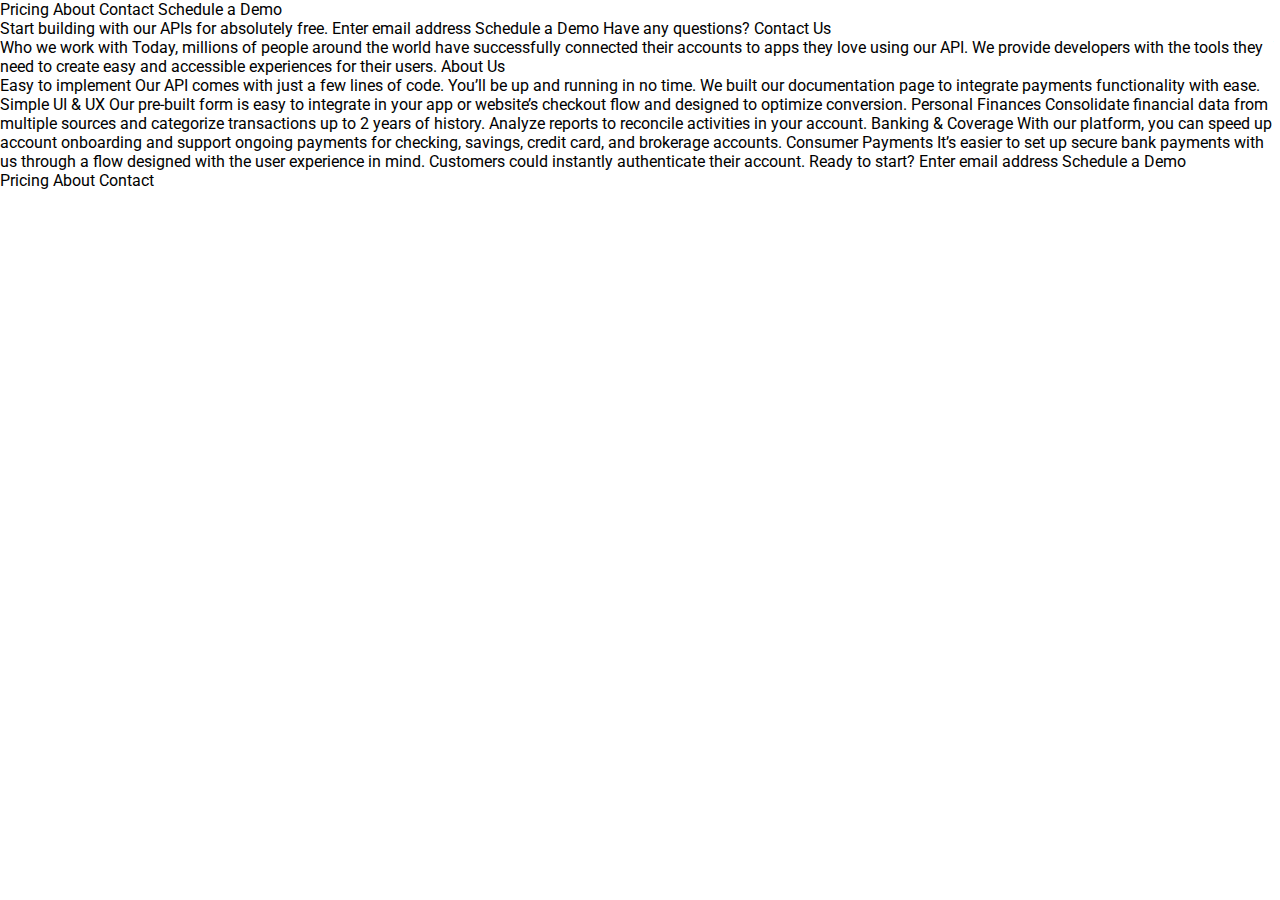
==== index.html @ fc0be500 "Initial Upload" ====
<!DOCTYPE html>
<html lang="en">
  <head>
    <meta charset="UTF-8" />
    <meta name="viewport" content="width=device-width, initial-scale=1.0" />
    <link
      rel="icon"
      type="image/png"
      sizes="32x32"
      href="assets/favicon-32x32.png"
    />
    <link rel="preconnect" href="https://fonts.googleapis.com" />
    <link rel="preconnect" href="https://fonts.gstatic.com" crossorigin />
    <link
      href="https://fonts.googleapis.com/css2?family=Roboto:wght@400;500;700&display=swap"
      rel="stylesheet"
    />
    <link rel="stylesheet" href="./styles/universal.css" />
    <link rel="stylesheet" href="./styles/index.css" />
    <title>PayAPI</title>
  </head>

  <body>
    <header>Pricing About Contact Schedule a Demo</header>
    <section class="index--hero">
      Start building with our APIs for absolutely free. Enter email address
      Schedule a Demo Have any questions? Contact Us
    </section>
    <section class="index--banner">
      Who we work with Today, millions of people around the world have
      successfully connected their accounts to apps they love using our API. We
      provide developers with the tools they need to create easy and accessible
      experiences for their users. About Us
    </section>
    <section class="index--information">
      Easy to implement Our API comes with just a few lines of code. You’ll be
      up and running in no time. We built our documentation page to integrate
      payments functionality with ease. Simple UI & UX Our pre-built form is
      easy to integrate in your app or website’s checkout flow and designed to
      optimize conversion. Personal Finances Consolidate financial data from
      multiple sources and categorize transactions up to 2 years of history.
      Analyze reports to reconcile activities in your account. Banking &
      Coverage With our platform, you can speed up account onboarding and
      support ongoing payments for checking, savings, credit card, and brokerage
      accounts. Consumer Payments It’s easier to set up secure bank payments
      with us through a flow designed with the user experience in mind.
      Customers could instantly authenticate their account. Ready to start?
      Enter email address Schedule a Demo
    </section>
    <footer>Pricing About Contact</footer>
  </body>
</html>
---- styles/universal.css ----
:root {
  --pink: #da6d97;
  --dark-pink: #ba4270;
  --white: #fbfcfe;
  --dark-blue: #1b262f;
  --gray-blue: #36536b;
  --light-gray: #6c8294;
}

*,
*::after,
*::before {
  box-sizing: border-box;
  padding: 0;
  margin: 0;
  font-family: "Roboto", sans-serif;
}
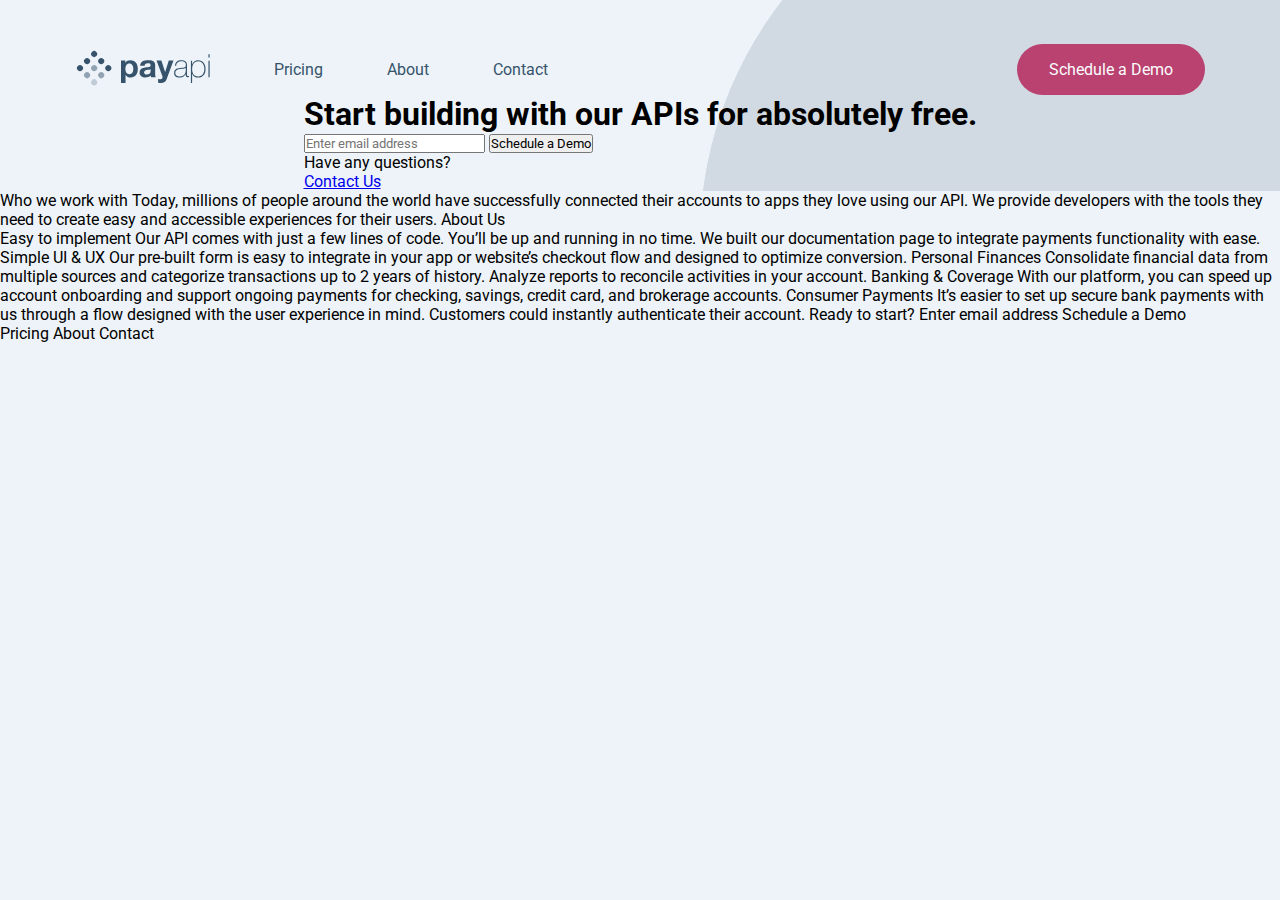
==== commit 4a28fa1b: "Finish navbar" ====
--- a/index.html
+++ b/index.html
@@ -21,18 +21,38 @@
   </head>
 
   <body>
-    <header>Pricing About Contact Schedule a Demo</header>
-    <section class="index--hero">
-      Start building with our APIs for absolutely free. Enter email address
-      Schedule a Demo Have any questions? Contact Us
-    </section>
-    <section class="index--banner">
+    <header>
+      <nav>
+        <div class="nav--right">
+          <a href="index.html"
+            ><img src="./assets/shared/desktop/logo.svg" alt="logo"
+          /></a>
+          <ul>
+            <li><a href="pricing.html">Pricing</a></li>
+            <li><a href="about.html">About</a></li>
+            <li><a href="contact.html">Contact</a></li>
+          </ul>
+        </div>
+        <button class="nav--left">
+          <a href="schedule.html">Schedule a Demo</a>
+        </button>
+      </nav>
+      <div class="hero">
+        <h1>Start building with our APIs for absolutely free.</h1>
+        <div class="hero--schedule-input">
+          <input type="email" placeholder="Enter email address" required />
+        </d>
+        <button class="hero--schedule-button">Schedule a Demo</button>
+        <div><p>Have any questions?</p> <a href="contact.html">Contact Us</a></div>
+      </div>
+    </header>
+    <section class="banner">
       Who we work with Today, millions of people around the world have
       successfully connected their accounts to apps they love using our API. We
       provide developers with the tools they need to create easy and accessible
       experiences for their users. About Us
     </section>
-    <section class="index--information">
+    <section class="information">
       Easy to implement Our API comes with just a few lines of code. You’ll be
       up and running in no time. We built our documentation page to integrate
       payments functionality with ease. Simple UI & UX Our pre-built form is
--- a/styles/universal.css
+++ b/styles/universal.css
@@ -15,3 +15,52 @@
   margin: 0;
   font-family: "Roboto", sans-serif;
 }
+
+body {
+  background-color: #edf3f8;
+}
+
+header {
+  display: flex;
+  flex-direction: column;
+  align-items: center;
+  justify-content: space-between;
+}
+
+nav {
+  display: flex;
+  width: 100%;
+  justify-content: space-between;
+  width: 100%;
+  max-width: 1130px;
+  align-items: center;
+  color: var(--gray-blue);
+  padding-top: 2.75rem;
+}
+
+nav a {
+  color: inherit;
+  text-decoration: none;
+}
+
+.nav--right {
+  display: flex;
+  align-items: center;
+  justify-content: center;
+  gap: 4rem;
+}
+
+.nav--right > ul {
+  display: flex;
+  list-style-type: none;
+  gap: 4rem;
+}
+
+.nav--left {
+  border: 0;
+  background-color: var(--dark-pink);
+  color: var(--white);
+  padding: 1rem 2rem;
+  border-radius: 2rem;
+  font-size: 1rem;
+}
--- a/styles/index.css
+++ b/styles/index.css
@@ -0,0 +1,5 @@
+header {
+  background-image: url(../assets/shared/desktop/bg-pattern-circle.svg);
+  background-repeat: no-repeat;
+  background-position: calc(50% + 450px) -150px;
+}
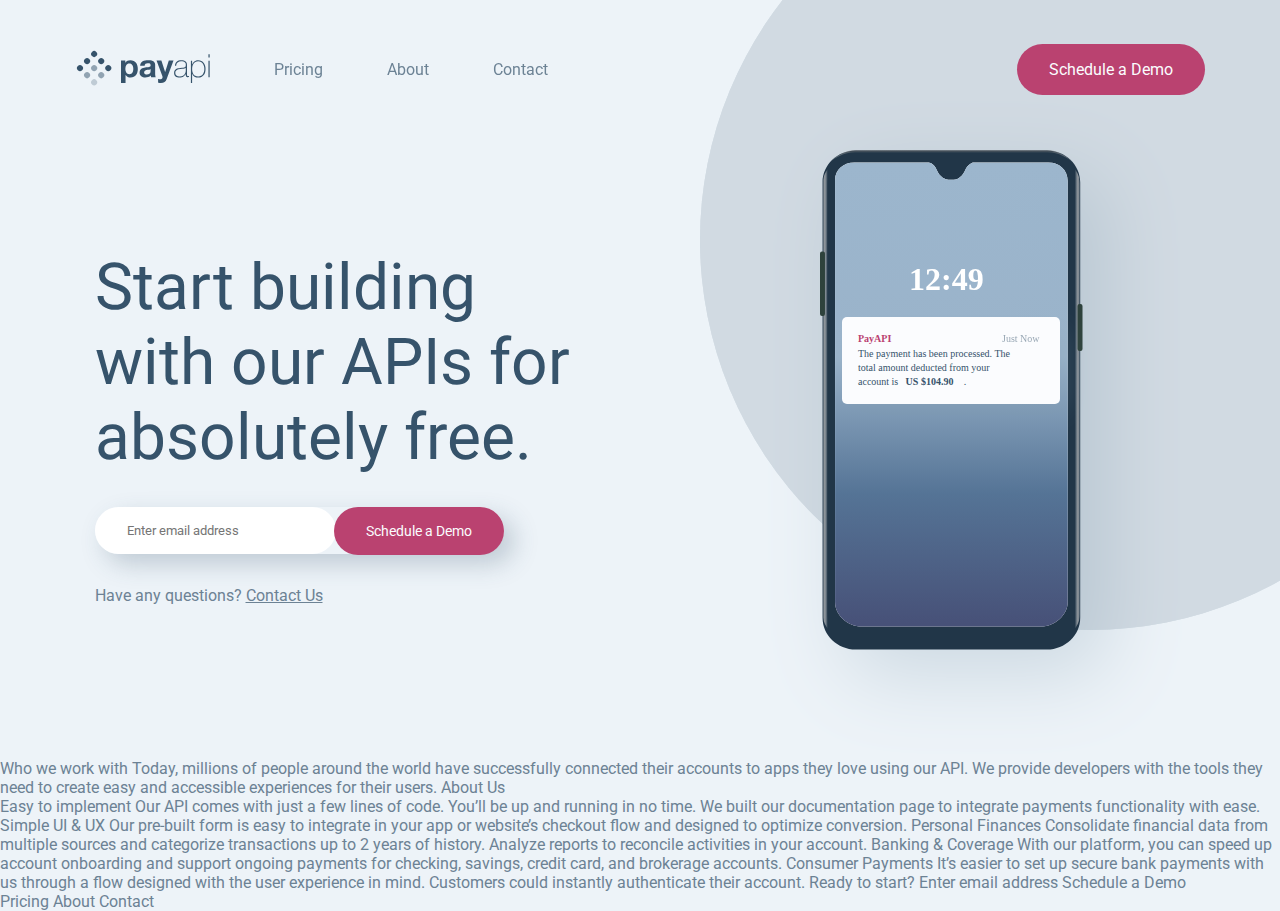
==== commit 447db451: "Complete index hero" ====
--- a/index.html
+++ b/index.html
@@ -38,12 +38,24 @@
         </button>
       </nav>
       <div class="hero">
-        <h1>Start building with our APIs for absolutely free.</h1>
-        <div class="hero--schedule-input">
-          <input type="email" placeholder="Enter email address" required />
-        </d>
-        <button class="hero--schedule-button">Schedule a Demo</button>
-        <div><p>Have any questions?</p> <a href="contact.html">Contact Us</a></div>
+        <div class="hero--left">
+          <h1>Start building with our APIs for absolutely free.</h1>
+          <div class="hero--schedule">
+            <div class="hero--schedule-input">
+              <input type="email" placeholder="Enter email address" required />
+            </div>
+            <a href="schedule.html"
+              ><button class="hero--schedule-button">Schedule a Demo</button></a
+            >
+          </div>
+          <div class="hero--contact">
+            <p>Have any questions?</p>
+            <a href="contact.html">Contact Us</a>
+          </div>
+        </div>
+        <div class="hero--right">
+          <img src="./assets/home/desktop/illustration-phone-mockup.svg"
+        </div>
       </div>
     </header>
     <section class="banner">
--- a/styles/universal.css
+++ b/styles/universal.css
@@ -17,6 +17,7 @@
 }
 
 body {
+  color: var(--light-gray);
   background-color: #edf3f8;
 }
 
@@ -43,6 +44,10 @@
   text-decoration: none;
 }
 
+nav > .nav--right > ul > li {
+  opacity: 70%;
+}
+
 .nav--right {
   display: flex;
   align-items: center;
--- a/styles/index.css
+++ b/styles/index.css
@@ -3,3 +3,62 @@
   background-repeat: no-repeat;
   background-position: calc(50% + 450px) -150px;
 }
+
+.hero {
+  display: flex;
+  align-items: center;
+  gap: 10rem;
+}
+
+.hero--left {
+  display: flex;
+  flex-direction: column;
+  gap: 2rem;
+}
+
+.hero--left > h1 {
+  width: 32rem;
+  font-size: 4rem;
+  font-weight: 400;
+  color: var(--gray-blue);
+}
+
+.hero--schedule {
+  display: flex;
+  width: 80%;
+  box-shadow: 10px 10px 25px rgba(54, 83, 107, 0.25);
+  position: relative;
+  right: 0;
+  border-radius: 2rem;
+}
+
+.hero--schedule-input > input {
+  outline: 0;
+  width: 100%;
+  color: var(--gray-blue);
+}
+
+.hero--schedule-input > input,
+.hero--schedule-button {
+  border: 0;
+  padding: 1rem 2rem;
+  border-radius: 2rem;
+}
+
+.hero--schedule-button {
+  position: absolute;
+  right: 0;
+  background-color: var(--dark-pink);
+  color: var(--white);
+  font-size: 14px;
+  cursor: pointer;
+}
+
+.hero--contact {
+  display: flex;
+  gap: 4px;
+}
+
+.hero--contact > a {
+  color: inherit;
+}
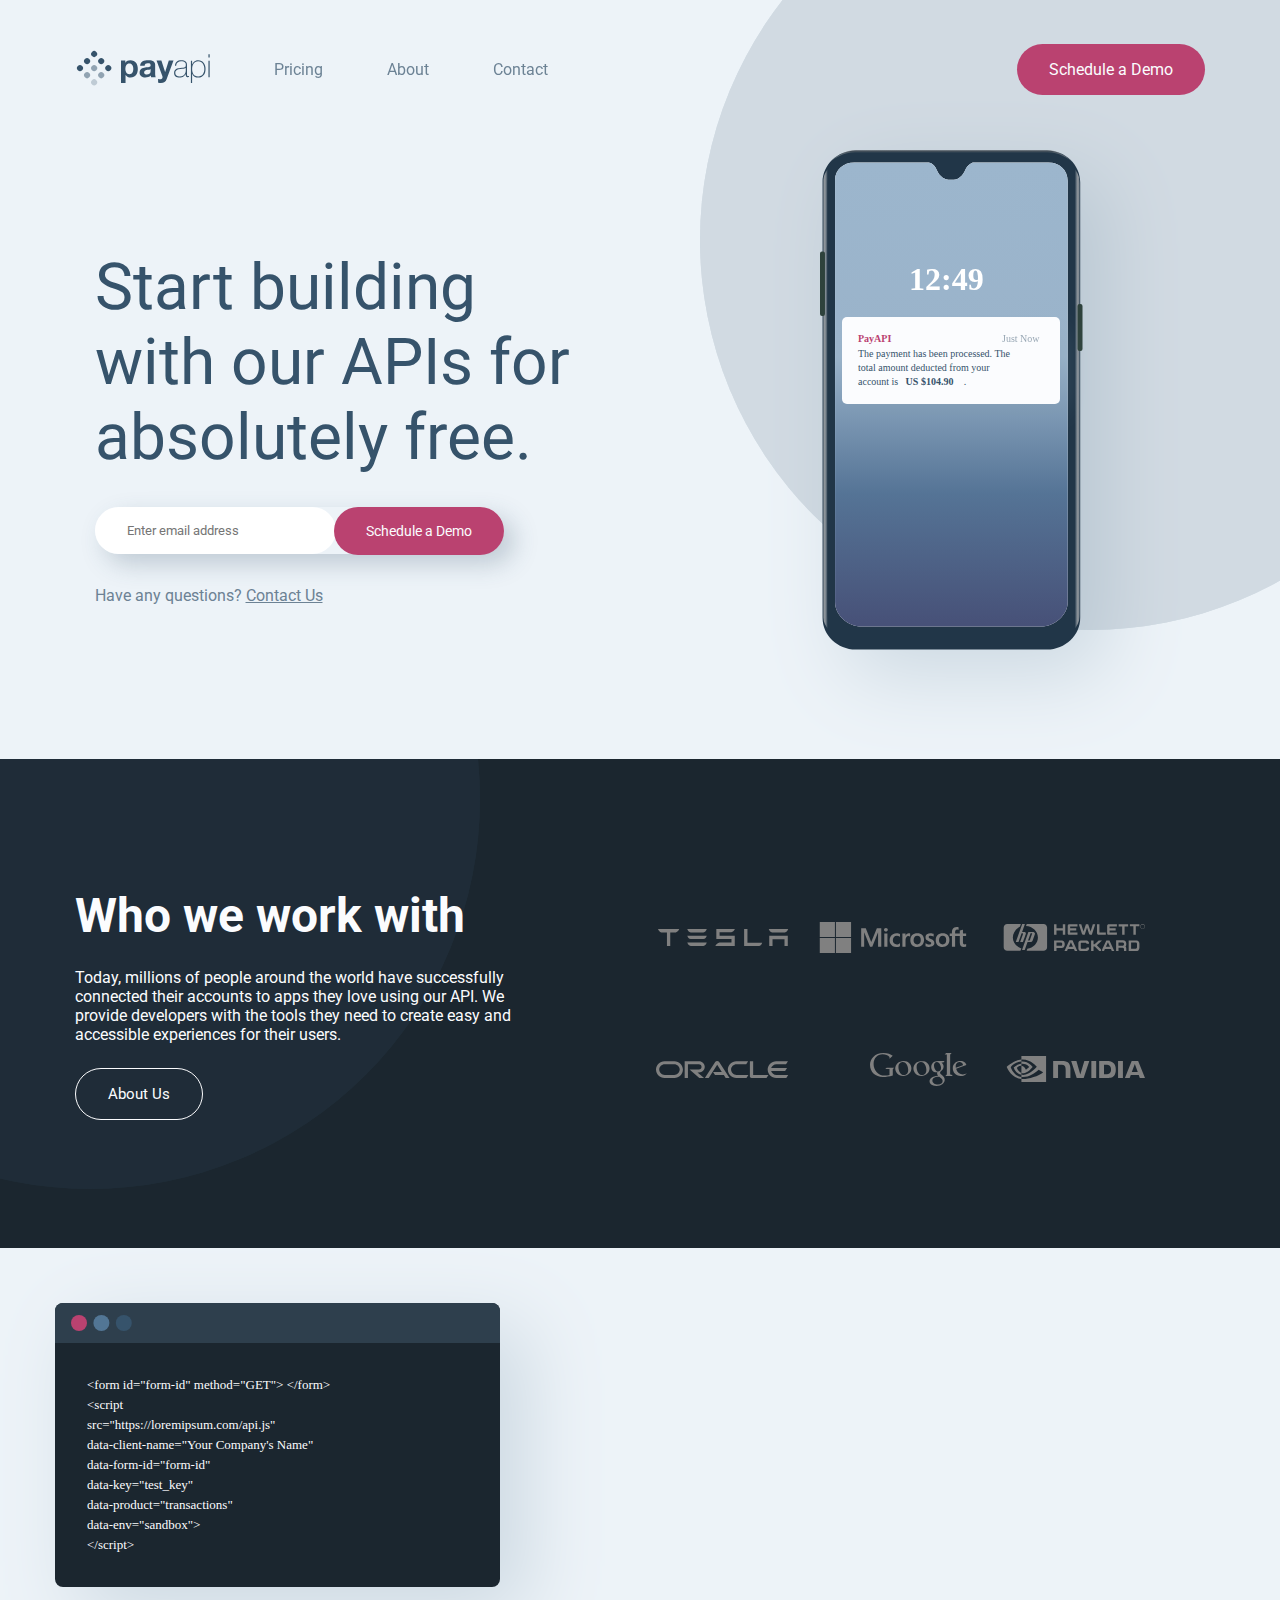
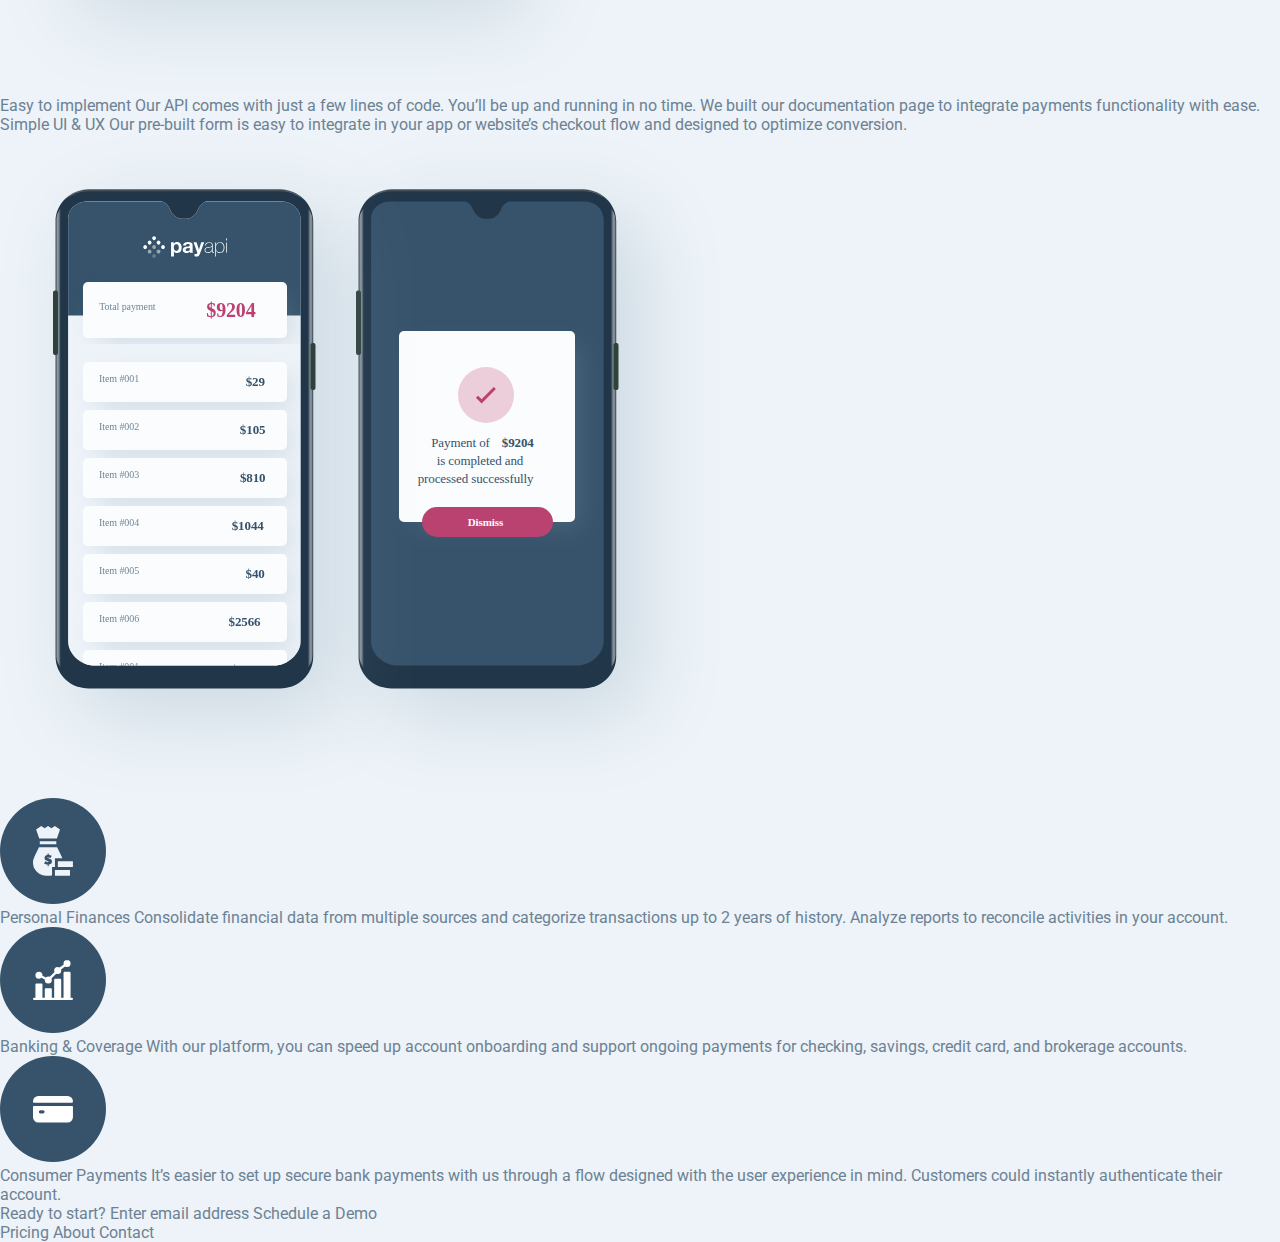
==== commit 848d8fae: "Finish banner and start on info" ====
--- a/index.html
+++ b/index.html
@@ -59,25 +59,72 @@
       </div>
     </header>
     <section class="banner">
-      Who we work with Today, millions of people around the world have
-      successfully connected their accounts to apps they love using our API. We
-      provide developers with the tools they need to create easy and accessible
-      experiences for their users. About Us
+      <div class="banner--content">
+        <div class="banner--left">
+          <h2>Who we work with</h2>
+          <p>
+            Today, millions of people around the world have successfully
+            connected their accounts to apps they love using our API. We provide
+            developers with the tools they need to create easy and accessible
+            experiences for their users.
+          </p>
+          <a href="about.html"
+            ><button class="banner--button">About Us</button></a
+          >
+        </div>
+        <div class="banner--right">
+          <img src="./assets/shared/desktop/tesla.svg" />
+          <img src="./assets/shared/desktop/microsoft.svg" />
+          <img src="./assets/shared/desktop/hewlett-packard.svg" />
+          <img src="./assets/shared/desktop/oracle.svg" />
+          <img src="./assets/shared/desktop/google.svg" />
+          <img src="./assets/shared/desktop/nvidia.svg" />
+        </div>
+      </div>
     </section>
     <section class="information">
-      Easy to implement Our API comes with just a few lines of code. You’ll be
-      up and running in no time. We built our documentation page to integrate
-      payments functionality with ease. Simple UI & UX Our pre-built form is
-      easy to integrate in your app or website’s checkout flow and designed to
-      optimize conversion. Personal Finances Consolidate financial data from
-      multiple sources and categorize transactions up to 2 years of history.
-      Analyze reports to reconcile activities in your account. Banking &
-      Coverage With our platform, you can speed up account onboarding and
-      support ongoing payments for checking, savings, credit card, and brokerage
-      accounts. Consumer Payments It’s easier to set up secure bank payments
-      with us through a flow designed with the user experience in mind.
-      Customers could instantly authenticate their account. Ready to start?
-      Enter email address Schedule a Demo
+      <div>
+        <img src="./assets/home/desktop/illustration-easy-to-implement.svg" />
+        <div>
+          Easy to implement Our API comes with just a few lines of code. You’ll
+          be up and running in no time. We built our documentation page to
+          integrate payments functionality with ease.
+        </div>
+      </div>
+      <div>
+        <div>
+          Simple UI & UX Our pre-built form is easy to integrate in your app or
+          website’s checkout flow and designed to optimize conversion.
+        </div>
+        <img src="./assets/home/desktop/illustration-simple-ui.svg" />
+      </div>
+      <div>
+        <div>
+          <img src="./assets/home/desktop/icon-personal-finances.svg" />
+          <div>
+            Personal Finances Consolidate financial data from multiple sources
+            and categorize transactions up to 2 years of history. Analyze
+            reports to reconcile activities in your account.
+          </div>
+        </div>
+        <div>
+          <img src="./assets/home/desktop/icon-banking-and-coverage.svg" />
+          <div>
+            Banking & Coverage With our platform, you can speed up account
+            onboarding and support ongoing payments for checking, savings,
+            credit card, and brokerage accounts.
+          </div>
+        </div>
+        <div>
+          <img src="./assets/home/desktop/icon-consumer-payments.svg" />
+          <div>
+            Consumer Payments It’s easier to set up secure bank payments with us
+            through a flow designed with the user experience in mind. Customers
+            could instantly authenticate their account.
+          </div>
+        </div>
+      </div>
+      <div>Ready to start? Enter email address Schedule a Demo</div>
     </section>
     <footer>Pricing About Contact</footer>
   </body>
--- a/styles/index.css
+++ b/styles/index.css
@@ -62,3 +62,51 @@
 .hero--contact > a {
   color: inherit;
 }
+
+.banner {
+  background-image: url(../assets/shared/desktop/bg-pattern-circle.svg);
+  background-repeat: no-repeat;
+  background-position: calc(50% - 550px) -350px;
+  background-color: var(--dark-blue);
+  color: var(--white);
+  display: flex;
+  align-items: center;
+  justify-content: center;
+}
+
+.banner--content {
+  width: 1130px;
+  padding: 8rem 0;
+  display: flex;
+  gap: 6rem;
+}
+
+.banner--left {
+  display: flex;
+  flex-direction: column;
+  gap: 1.5rem;
+  width: 470px;
+}
+
+.banner--left > h2 {
+  font-size: 3rem;
+}
+
+.banner--button {
+  padding: 1rem 2rem;
+  border: 1px solid var(--white);
+  background-color: transparent;
+  color: var(--white);
+  font-size: 15px;
+  border-radius: 2rem;
+}
+
+.banner--right {
+  width: auto;
+  display: grid;
+  grid-template: 1fr 1fr / 1fr 1fr 1fr;
+  align-items: center;
+  justify-items: end;
+  gap: 30px;
+  filter: invert(50%);
+}
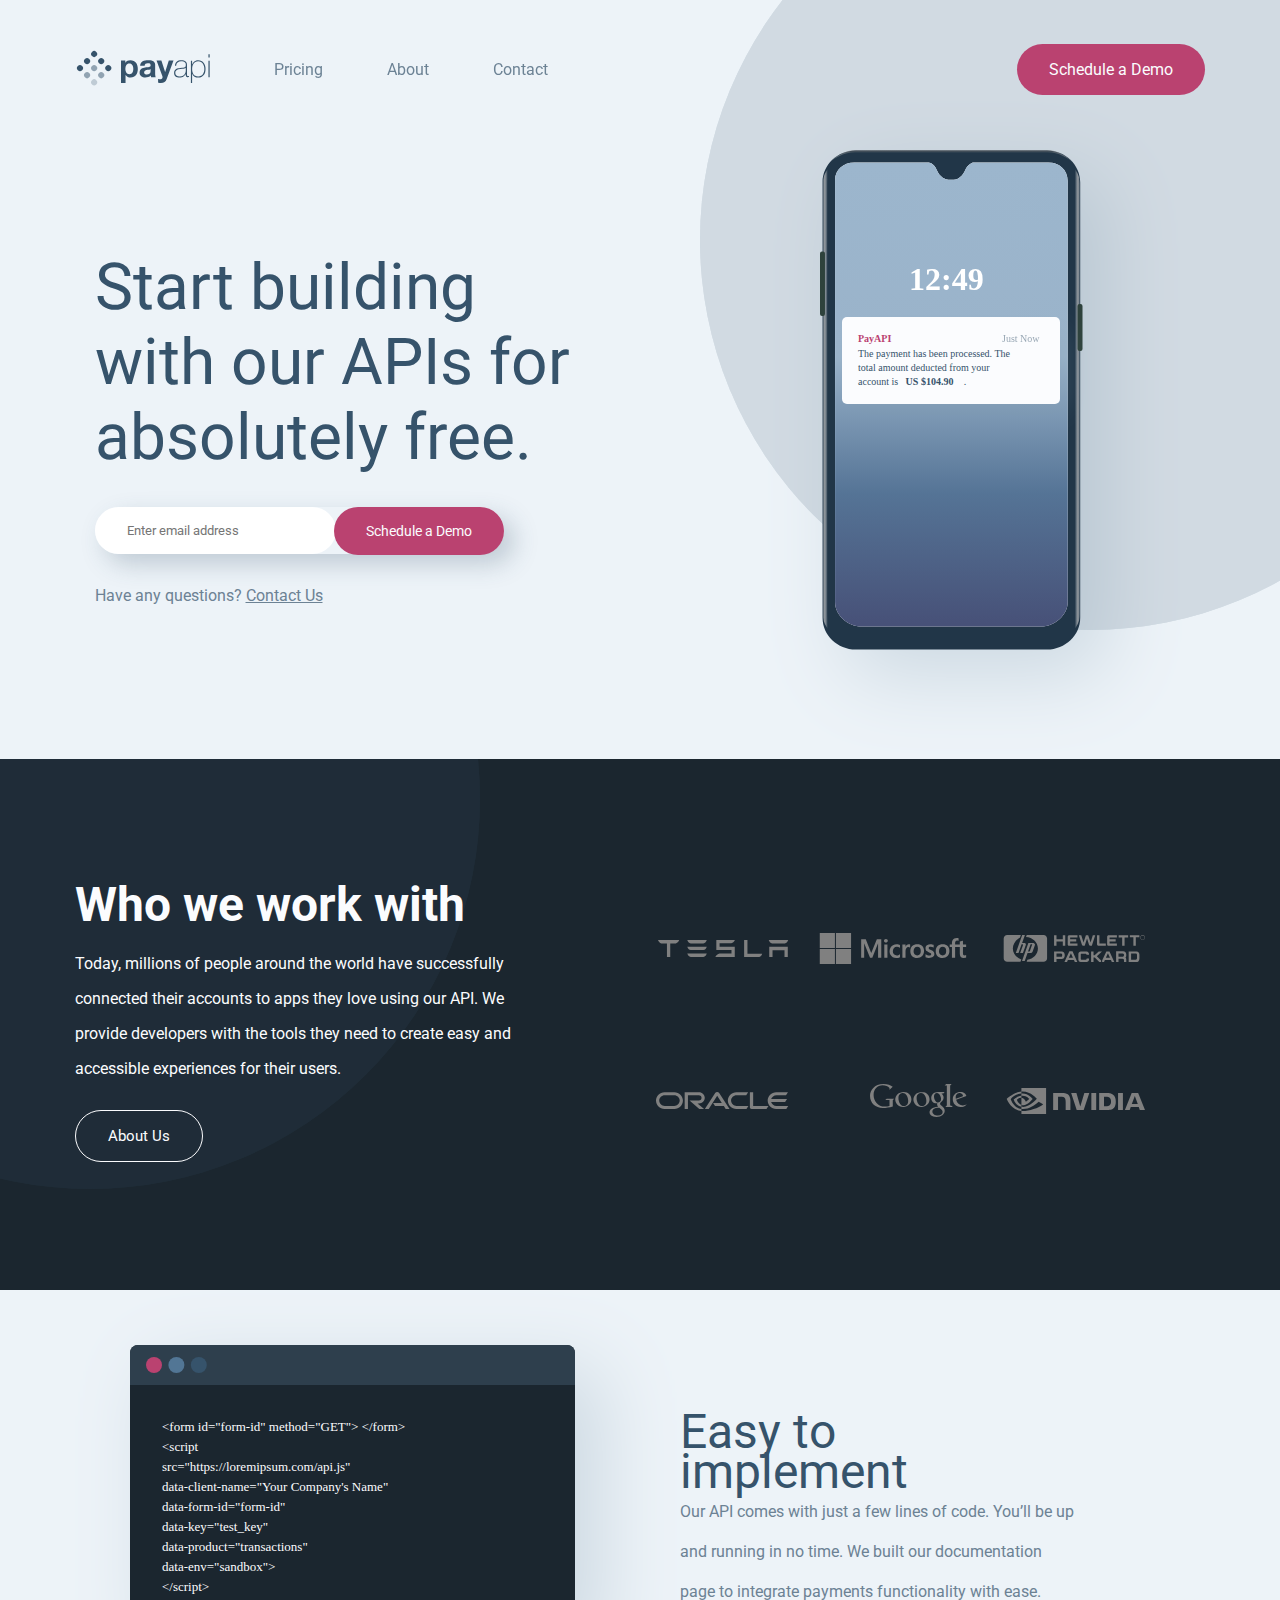
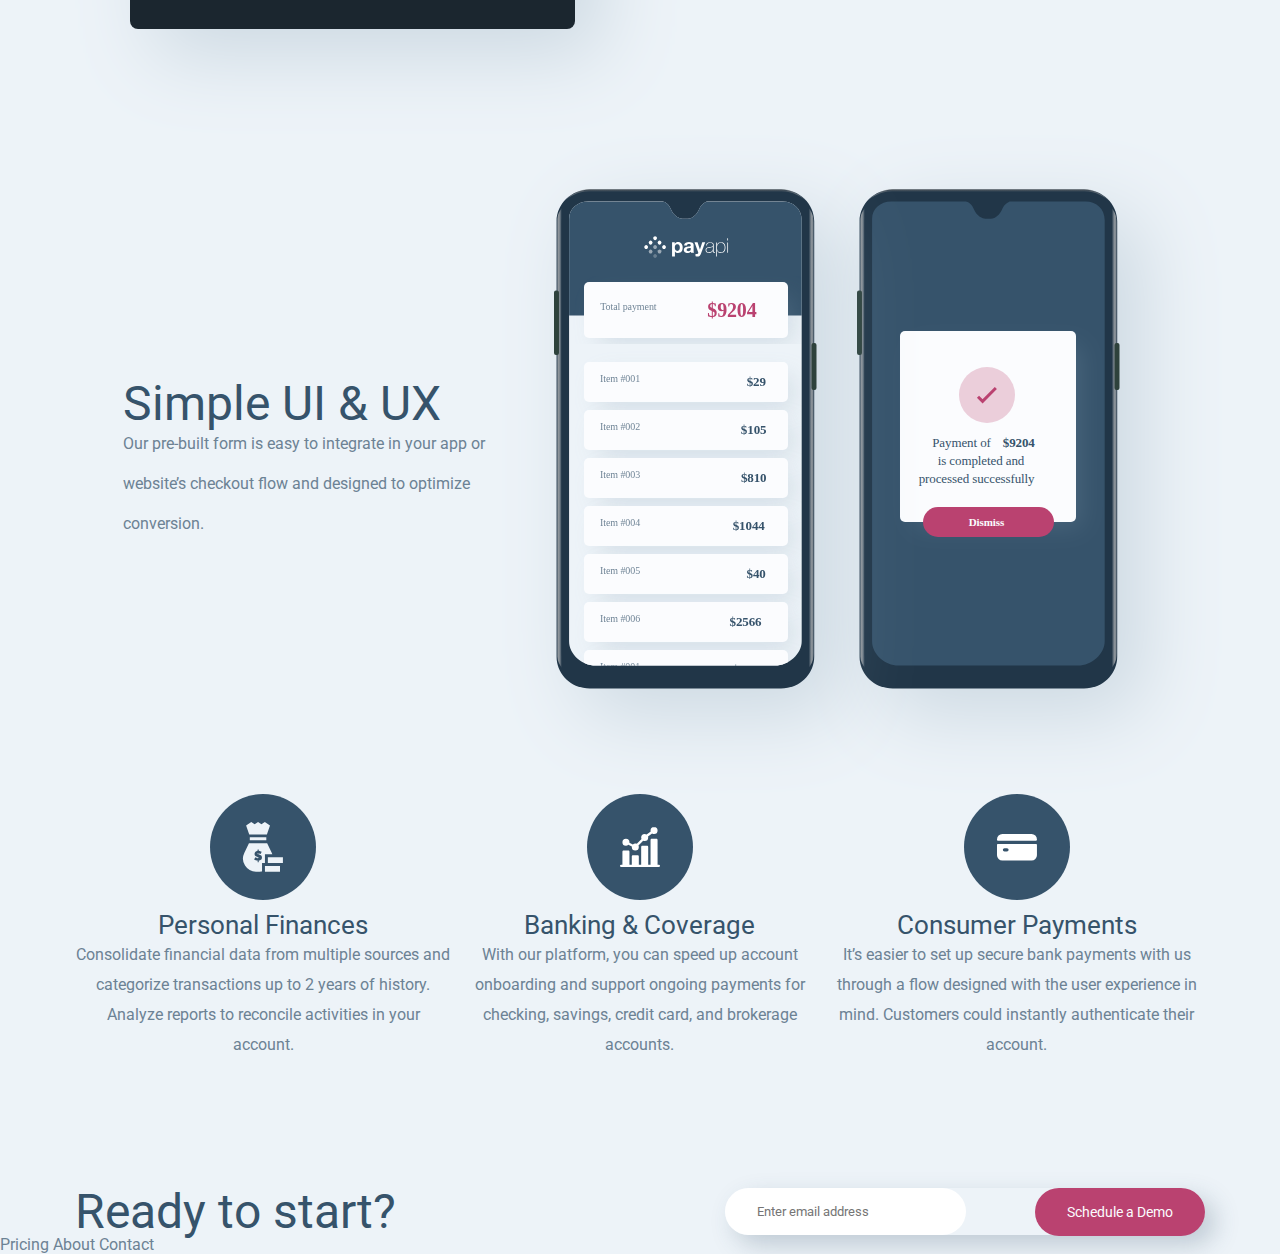
==== commit 52d94300: "Finish info" ====
--- a/index.html
+++ b/index.html
@@ -82,49 +82,76 @@
         </div>
       </div>
     </section>
-    <section class="information">
-      <div>
-        <img src="./assets/home/desktop/illustration-easy-to-implement.svg" />
-        <div>
-          Easy to implement Our API comes with just a few lines of code. You’ll
-          be up and running in no time. We built our documentation page to
-          integrate payments functionality with ease.
-        </div>
-      </div>
-      <div>
-        <div>
-          Simple UI & UX Our pre-built form is easy to integrate in your app or
-          website’s checkout flow and designed to optimize conversion.
-        </div>
-        <img src="./assets/home/desktop/illustration-simple-ui.svg" />
-      </div>
-      <div>
-        <div>
-          <img src="./assets/home/desktop/icon-personal-finances.svg" />
-          <div>
-            Personal Finances Consolidate financial data from multiple sources
-            and categorize transactions up to 2 years of history. Analyze
-            reports to reconcile activities in your account.
+    <section class="info">
+      <div class="info--content">
+        <div class="info--easy">
+          <img src="./assets/home/desktop/illustration-easy-to-implement.svg" />
+          <div class="info--easy-text">
+            <h3>Easy to implement</h3>
+            <p>
+              Our API comes with just a few lines of code. You’ll be up and
+              running in no time. We built our documentation page to integrate
+              payments functionality with ease.
+            </p>
           </div>
         </div>
-        <div>
-          <img src="./assets/home/desktop/icon-banking-and-coverage.svg" />
+        <div class="info--simple">
+          <div class="info--simple-text">
+            <h3>Simple UI & UX</h3>
+            <p>
+              Our pre-built form is easy to integrate in your app or website’s
+              checkout flow and designed to optimize conversion.
+            </p>
+          </div>
+          <img src="./assets/home/desktop/illustration-simple-ui.svg" />
+        </div>
+        <div class="info--benefits">
           <div>
-            Banking & Coverage With our platform, you can speed up account
-            onboarding and support ongoing payments for checking, savings,
-            credit card, and brokerage accounts.
+            <img src="./assets/home/desktop/icon-personal-finances.svg" />
+            <div>
+              <h4>Personal Finances</h4>
+              <p>
+                Consolidate financial data from multiple sources and categorize
+                transactions up to 2 years of history. Analyze reports to
+                reconcile activities in your account.
+              </p>
+            </div>
+          </div>
+          <div>
+            <img src="./assets/home/desktop/icon-banking-and-coverage.svg" />
+            <div>
+              <h4>Banking & Coverage</h4>
+              <p>
+                With our platform, you can speed up account onboarding and
+                support ongoing payments for checking, savings, credit card, and
+                brokerage accounts.
+              </p>
+            </div>
+          </div>
+          <div>
+            <img src="./assets/home/desktop/icon-consumer-payments.svg" />
+            <div>
+              <h4>Consumer Payments</h4>
+              <p>
+                It’s easier to set up secure bank payments with us through a
+                flow designed with the user experience in mind. Customers could
+                instantly authenticate their account.
+              </p>
+            </div>
           </div>
         </div>
-        <div>
-          <img src="./assets/home/desktop/icon-consumer-payments.svg" />
-          <div>
-            Consumer Payments It’s easier to set up secure bank payments with us
-            through a flow designed with the user experience in mind. Customers
-            could instantly authenticate their account.
+        <div class="info--ready">
+          <p>Ready to start?</p>
+          <div class="info--schedule">
+            <div class="info--schedule-input">
+              <input type="email" placeholder="Enter email address" required />
+            </div>
+            <a href="schedule.html"
+              ><button class="info--schedule-button">Schedule a Demo</button></a
+            >
           </div>
         </div>
       </div>
-      <div>Ready to start? Enter email address Schedule a Demo</div>
     </section>
     <footer>Pricing About Contact</footer>
   </body>
--- a/styles/index.css
+++ b/styles/index.css
@@ -23,7 +23,8 @@
   color: var(--gray-blue);
 }
 
-.hero--schedule {
+.hero--schedule,
+.info--schedule {
   display: flex;
   width: 80%;
   box-shadow: 10px 10px 25px rgba(54, 83, 107, 0.25);
@@ -32,20 +33,24 @@
   border-radius: 2rem;
 }
 
-.hero--schedule-input > input {
+.hero--schedule-input > input,
+.info--schedule-input > input {
   outline: 0;
   width: 100%;
   color: var(--gray-blue);
 }
 
 .hero--schedule-input > input,
-.hero--schedule-button {
+.hero--schedule-button,
+.info--schedule-input > input,
+.info--schedule-button {
   border: 0;
   padding: 1rem 2rem;
   border-radius: 2rem;
 }
 
-.hero--schedule-button {
+.hero--schedule-button,
+.info--schedule-button {
   position: absolute;
   right: 0;
   background-color: var(--dark-pink);
@@ -72,6 +77,7 @@
   display: flex;
   align-items: center;
   justify-content: center;
+  line-height: 35px;
 }
 
 .banner--content {
@@ -110,3 +116,65 @@
   gap: 30px;
   filter: invert(50%);
 }
+
+.info {
+  display: flex;
+  align-items: center;
+  justify-content: center;
+}
+
+.info--content {
+  width: 1130px;
+  line-height: 40px;
+}
+
+.info--easy,
+.info--simple {
+  display: flex;
+  align-items: center;
+  width: 1000px;
+}
+
+.info--easy-text > h3,
+.info--simple-text > h3 {
+  font-size: 3rem;
+  font-weight: 400;
+  color: var(--gray-blue);
+}
+
+.info--simple {
+  width: 1100px;
+  margin-left: 3rem;
+}
+
+.info--benefits {
+  display: grid;
+  grid-template: 1fr / 1fr 1fr 1fr;
+  align-items: center;
+  justify-content: center;
+  text-align: center;
+  line-height: 30px;
+}
+
+.info--benefits h4 {
+  font-weight: 400;
+  font-size: 1.6rem;
+  color: var(--gray-blue);
+}
+
+.info--ready {
+  display: flex;
+  align-items: center;
+  justify-content: space-between;
+  margin-top: 8rem;
+}
+
+.info--ready > p {
+  font-size: 3rem;
+  font-weight: 400;
+  color: var(--gray-blue);
+}
+
+.info--schedule {
+  width: 30rem;
+}
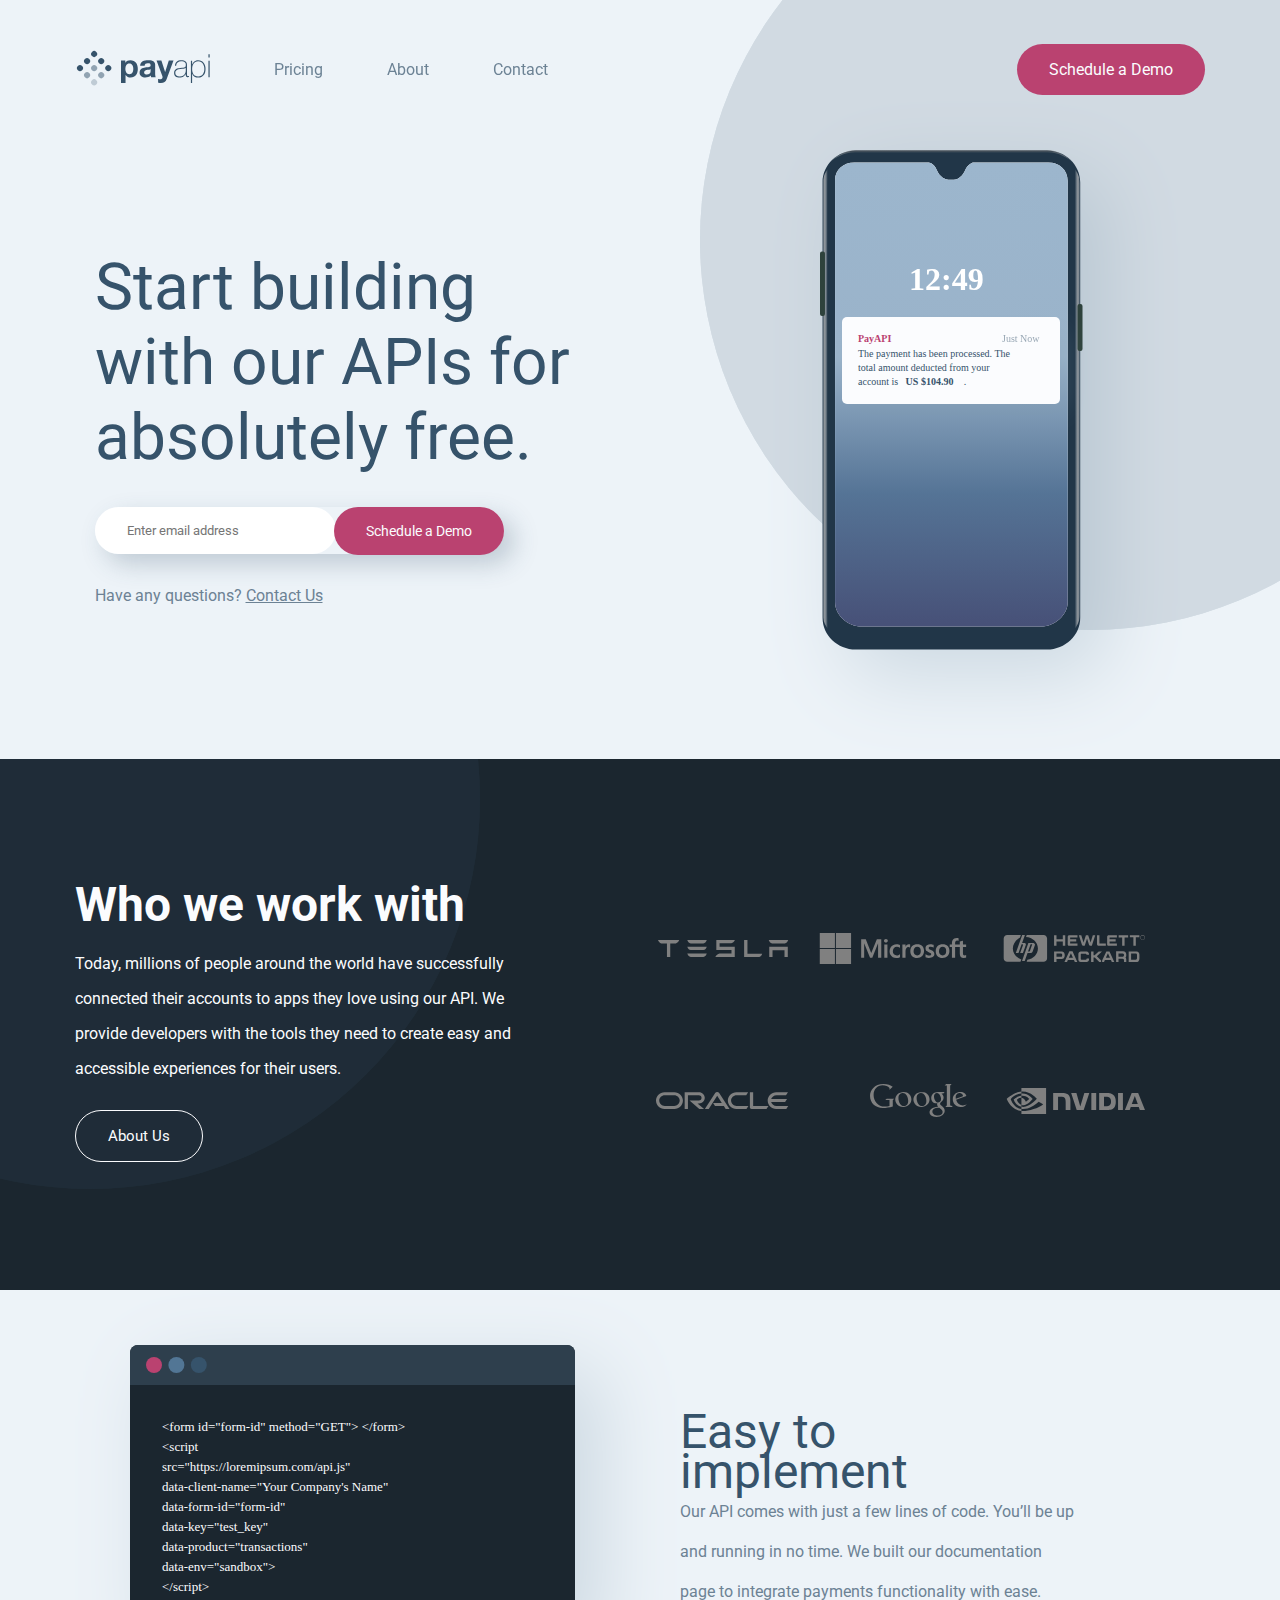
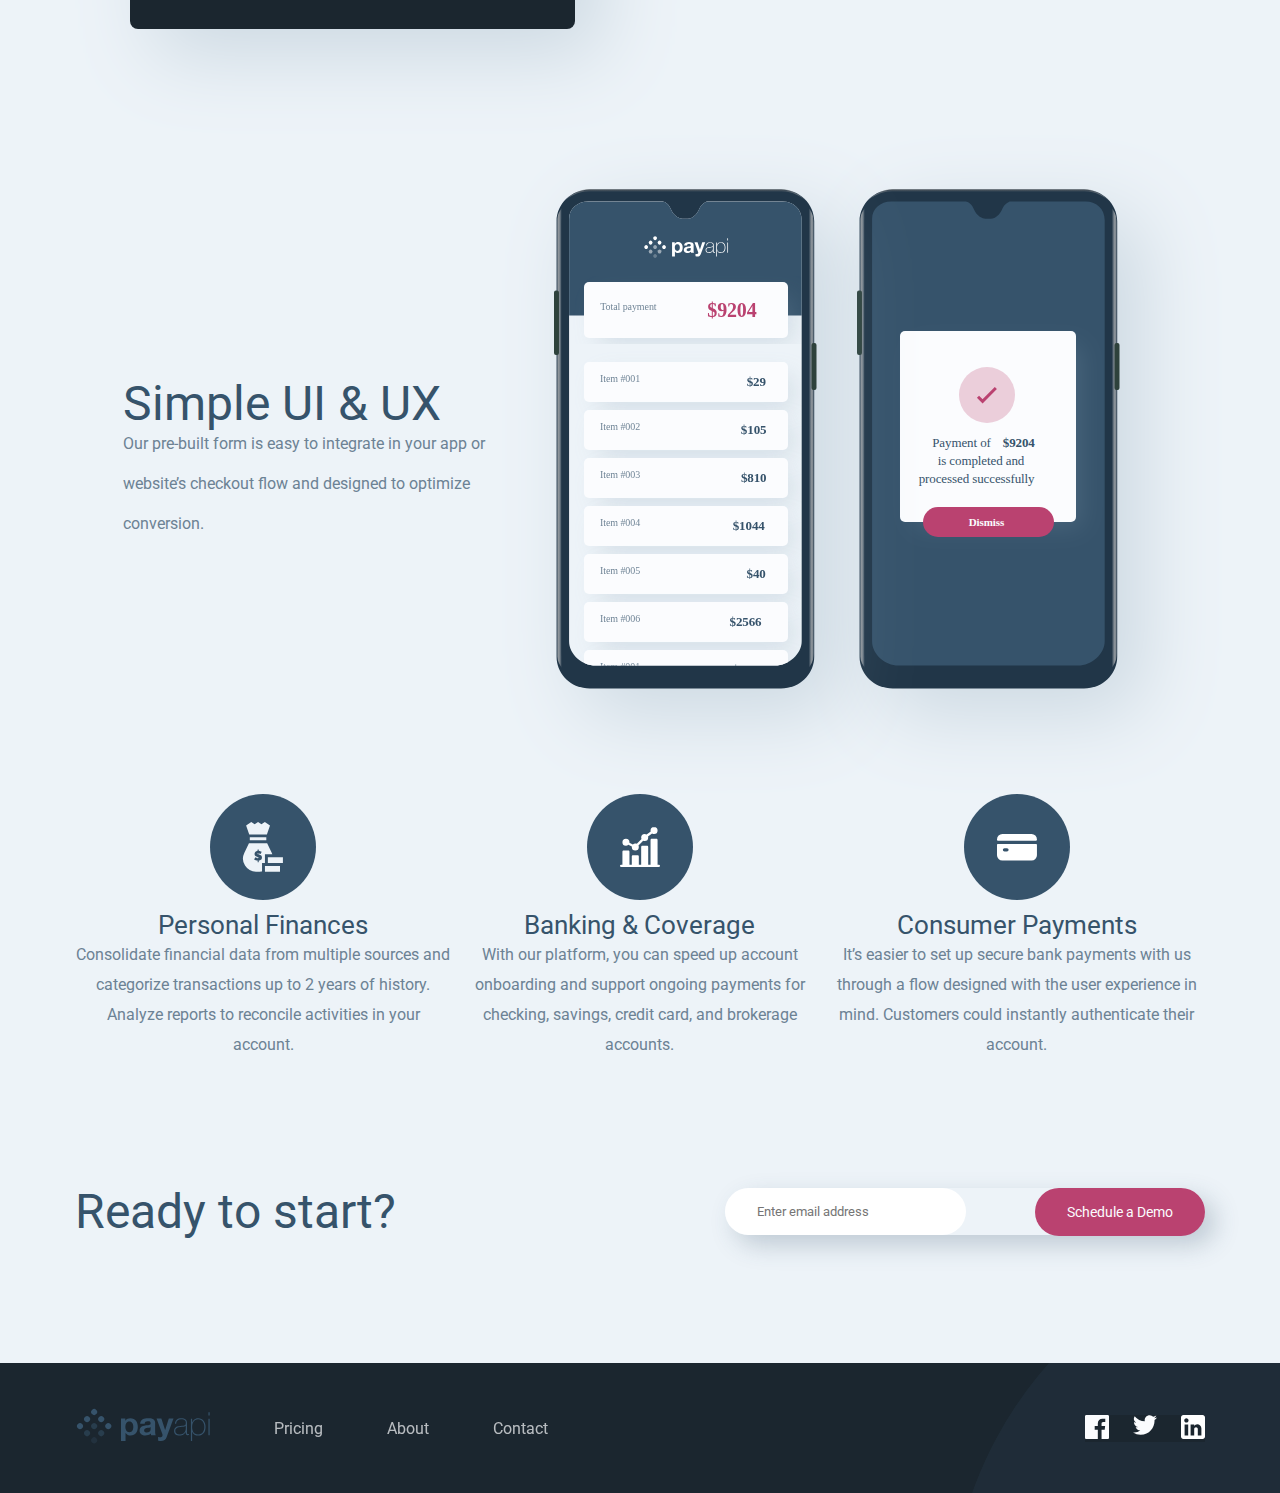
==== commit aa76ddde: "Complete index page" ====
--- a/index.html
+++ b/index.html
@@ -153,6 +153,30 @@
         </div>
       </div>
     </section>
-    <footer>Pricing About Contact</footer>
+    <footer>
+      <nav>
+        <div class="nav--right">
+          <a href="index.html"
+            ><img src="./assets/shared/desktop/logo.svg" alt="logo"
+          /></a>
+          <ul>
+            <li><a href="pricing.html">Pricing</a></li>
+            <li><a href="about.html">About</a></li>
+            <li><a href="contact.html">Contact</a></li>
+          </ul>
+        </div>
+        <button class="footer--nav-left">
+          <a href="" target="_blank"
+            ><img src="./assets/shared/desktop/facebook.svg"
+          /></a>
+          <a href="" target="_blank"
+            ><img src="./assets/shared/desktop/twitter.svg"
+          /></a>
+          <a href="" target="_blank"
+            ><img src="./assets/shared/desktop/linkedin.svg"
+          /></a>
+        </button>
+      </nav>
+    </footer>
   </body>
 </html>
--- a/styles/index.css
+++ b/styles/index.css
@@ -166,7 +166,7 @@
   display: flex;
   align-items: center;
   justify-content: space-between;
-  margin-top: 8rem;
+  margin: 8rem 0;
 }
 
 .info--ready > p {
@@ -178,3 +178,26 @@
 .info--schedule {
   width: 30rem;
 }
+
+footer {
+  background-color: var(--dark-blue);
+  background-image: url(../assets/shared/desktop/bg-pattern-circle.svg);
+  background-repeat: no-repeat;
+  background-position: calc(50% + 700px) 20%;
+  display: flex;
+  align-items: center;
+  justify-content: center;
+  color: var(--white);
+  padding-bottom: 2.75rem;
+}
+
+footer .nav--right {
+  color: var(--white);
+}
+
+.footer--nav-left {
+  border: 0;
+  background-color: var(--dark-blue);
+  display: flex;
+  gap: 1.5rem;
+}
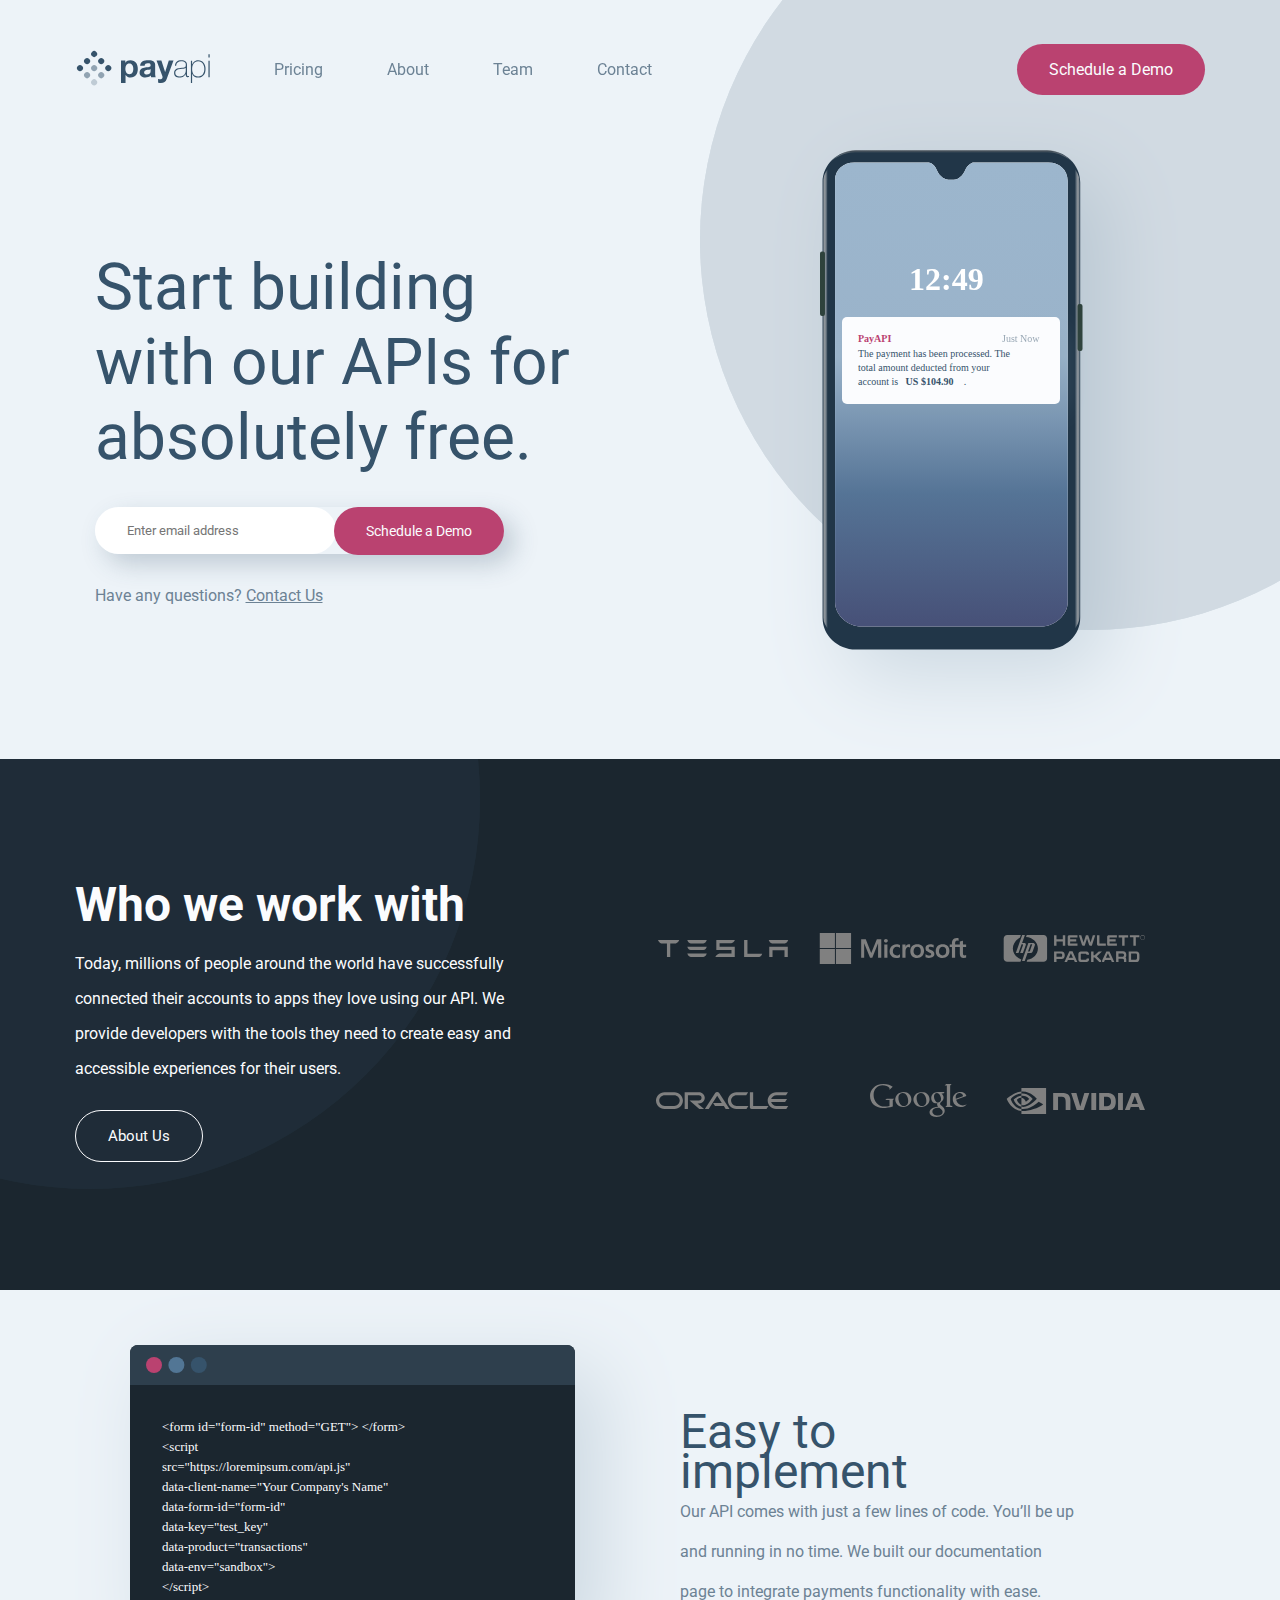
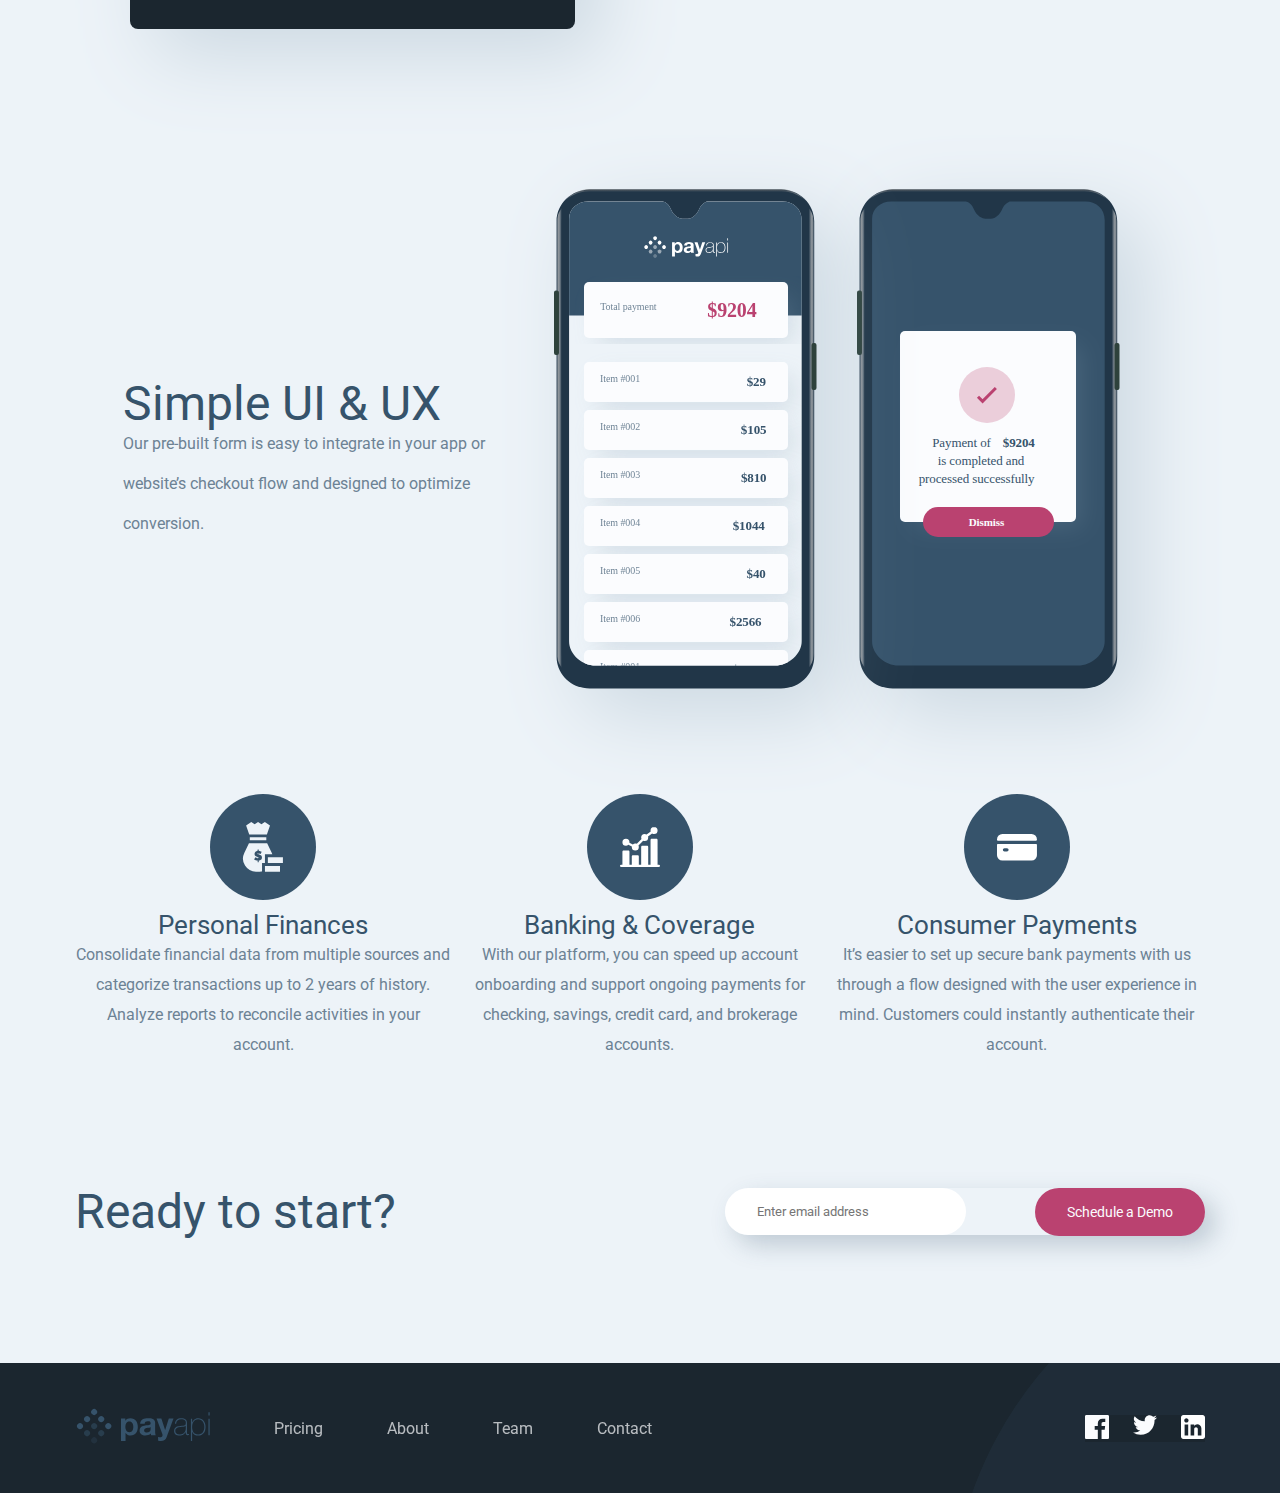
==== commit a3234721: "Remove schedule.html and add team.html" ====
--- a/index.html
+++ b/index.html
@@ -30,11 +30,12 @@
           <ul>
             <li><a href="pricing.html">Pricing</a></li>
             <li><a href="about.html">About</a></li>
+            <li><a href="team.html">Team</a></li>
             <li><a href="contact.html">Contact</a></li>
           </ul>
         </div>
         <button class="nav--left">
-          <a href="schedule.html">Schedule a Demo</a>
+          <a href="">Schedule a Demo</a>
         </button>
       </nav>
       <div class="hero">
@@ -44,7 +45,7 @@
             <div class="hero--schedule-input">
               <input type="email" placeholder="Enter email address" required />
             </div>
-            <a href="schedule.html"
+            <a href=""
               ><button class="hero--schedule-button">Schedule a Demo</button></a
             >
           </div>
@@ -146,7 +147,7 @@
             <div class="info--schedule-input">
               <input type="email" placeholder="Enter email address" required />
             </div>
-            <a href="schedule.html"
+            <a href=""
               ><button class="info--schedule-button">Schedule a Demo</button></a
             >
           </div>
@@ -162,6 +163,7 @@
           <ul>
             <li><a href="pricing.html">Pricing</a></li>
             <li><a href="about.html">About</a></li>
+            <li><a href="team.html">Team</a></li>
             <li><a href="contact.html">Contact</a></li>
           </ul>
         </div>
--- a/styles/universal.css
+++ b/styles/universal.css
@@ -69,3 +69,73 @@
   border-radius: 2rem;
   font-size: 1rem;
 }
+
+.info--ready {
+  display: flex;
+  align-items: center;
+  justify-content: space-between;
+  margin: 8rem 0;
+}
+
+.info--ready > p {
+  font-size: 3rem;
+  font-weight: 400;
+  color: var(--gray-blue);
+}
+
+.info--schedule {
+  width: 30rem;
+}
+
+.info--schedule {
+  display: flex;
+  box-shadow: 10px 10px 25px rgba(54, 83, 107, 0.25);
+  position: relative;
+  right: 0;
+  border-radius: 2rem;
+}
+
+.info--schedule-input > input {
+  outline: 0;
+  width: 100%;
+  color: var(--gray-blue);
+}
+
+.info--schedule-input > input,
+.info--schedule-button {
+  border: 0;
+  padding: 1rem 2rem;
+  border-radius: 2rem;
+}
+
+.info--schedule-button {
+  position: absolute;
+  right: 0;
+  background-color: var(--dark-pink);
+  color: var(--white);
+  font-size: 14px;
+  cursor: pointer;
+}
+
+footer {
+  background-color: var(--dark-blue);
+  background-image: url(../assets/shared/desktop/bg-pattern-circle.svg);
+  background-repeat: no-repeat;
+  background-position: calc(50% + 700px) 20%;
+  display: flex;
+  align-items: center;
+  justify-content: center;
+  color: var(--white);
+  padding-bottom: 2.75rem;
+}
+
+footer .nav--right {
+  color: var(--white);
+}
+
+.footer--nav-left {
+  border: 0;
+  background-color: var(--dark-blue);
+  display: flex;
+  gap: 1.5rem;
+}
--- a/styles/index.css
+++ b/styles/index.css
@@ -23,8 +23,7 @@
   color: var(--gray-blue);
 }
 
-.hero--schedule,
-.info--schedule {
+.hero--schedule {
   display: flex;
   width: 80%;
   box-shadow: 10px 10px 25px rgba(54, 83, 107, 0.25);
@@ -33,24 +32,20 @@
   border-radius: 2rem;
 }
 
-.hero--schedule-input > input,
-.info--schedule-input > input {
+.hero--schedule-input > input {
   outline: 0;
   width: 100%;
   color: var(--gray-blue);
 }
 
 .hero--schedule-input > input,
-.hero--schedule-button,
-.info--schedule-input > input,
-.info--schedule-button {
+.hero--schedule-button {
   border: 0;
   padding: 1rem 2rem;
   border-radius: 2rem;
 }
 
-.hero--schedule-button,
-.info--schedule-button {
+.hero--schedule-button {
   position: absolute;
   right: 0;
   background-color: var(--dark-pink);
@@ -161,43 +156,3 @@
   font-size: 1.6rem;
   color: var(--gray-blue);
 }
-
-.info--ready {
-  display: flex;
-  align-items: center;
-  justify-content: space-between;
-  margin: 8rem 0;
-}
-
-.info--ready > p {
-  font-size: 3rem;
-  font-weight: 400;
-  color: var(--gray-blue);
-}
-
-.info--schedule {
-  width: 30rem;
-}
-
-footer {
-  background-color: var(--dark-blue);
-  background-image: url(../assets/shared/desktop/bg-pattern-circle.svg);
-  background-repeat: no-repeat;
-  background-position: calc(50% + 700px) 20%;
-  display: flex;
-  align-items: center;
-  justify-content: center;
-  color: var(--white);
-  padding-bottom: 2.75rem;
-}
-
-footer .nav--right {
-  color: var(--white);
-}
-
-.footer--nav-left {
-  border: 0;
-  background-color: var(--dark-blue);
-  display: flex;
-  gap: 1.5rem;
-}
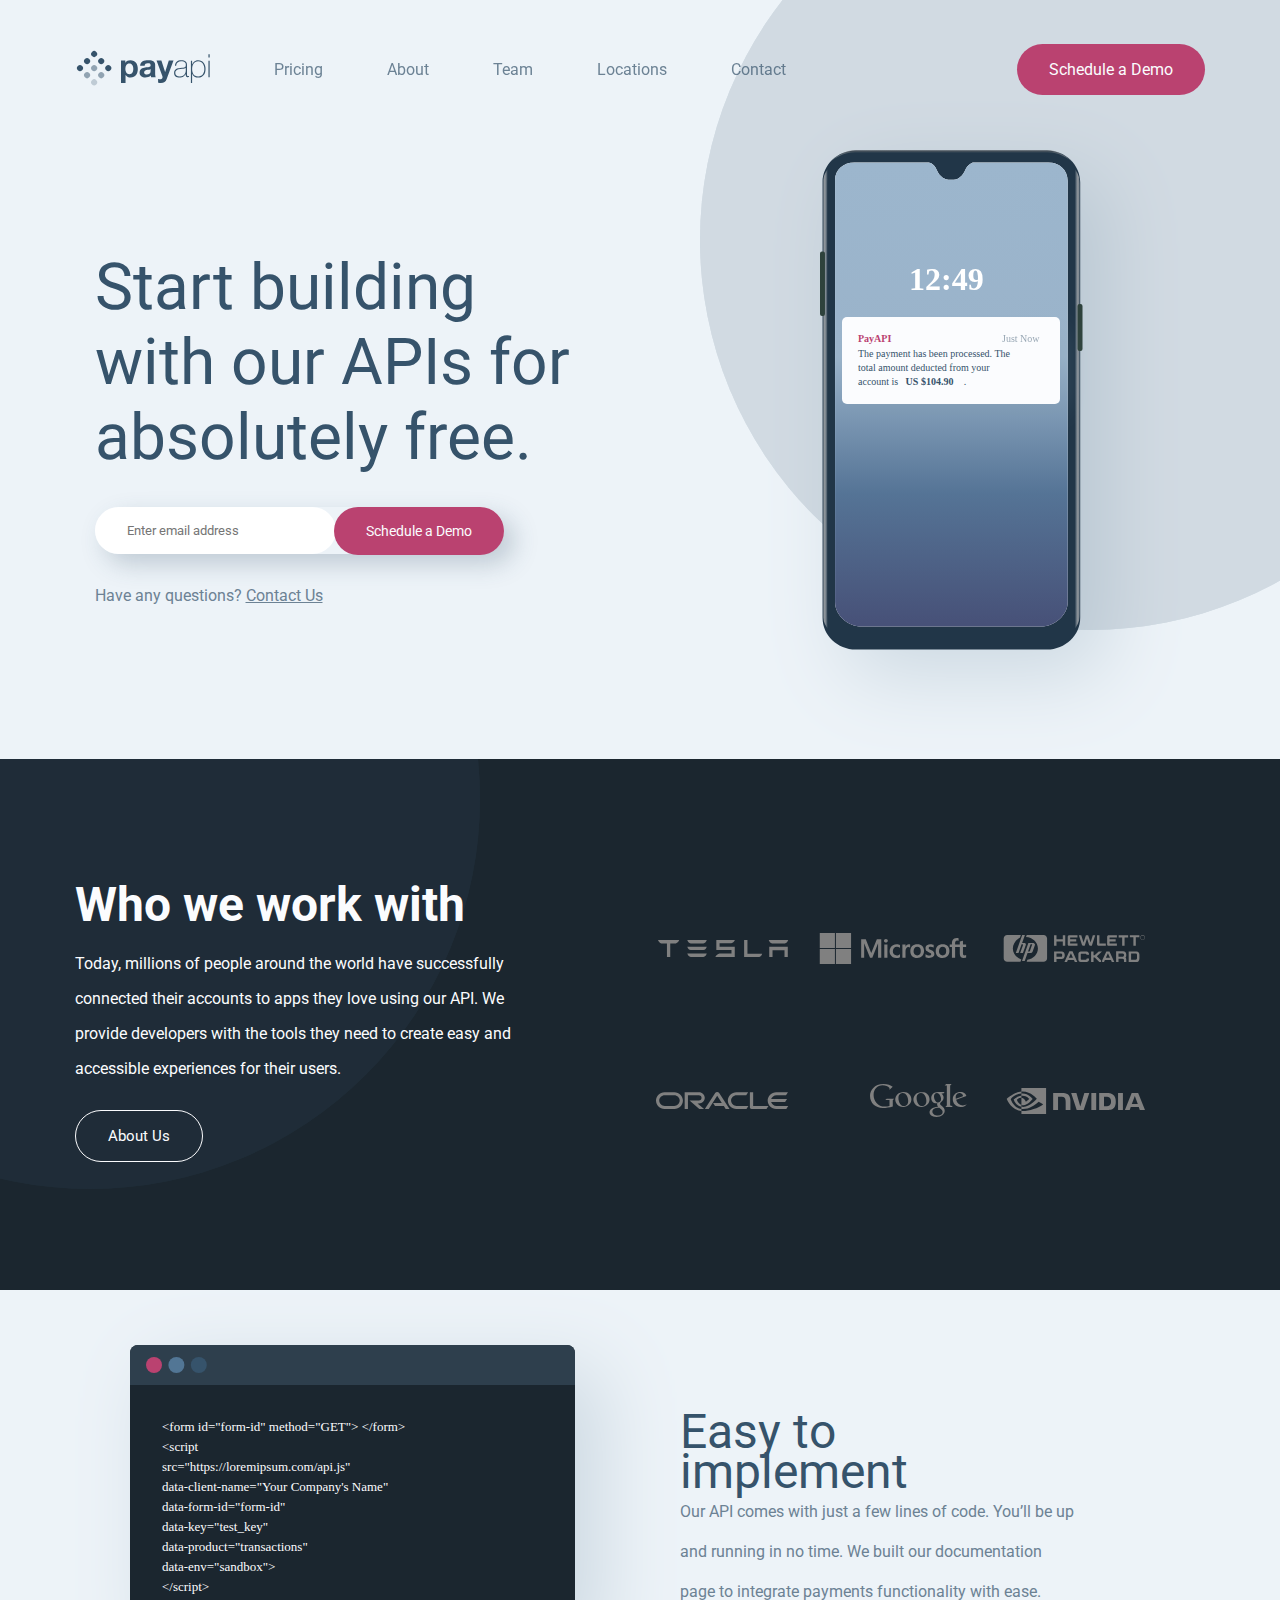
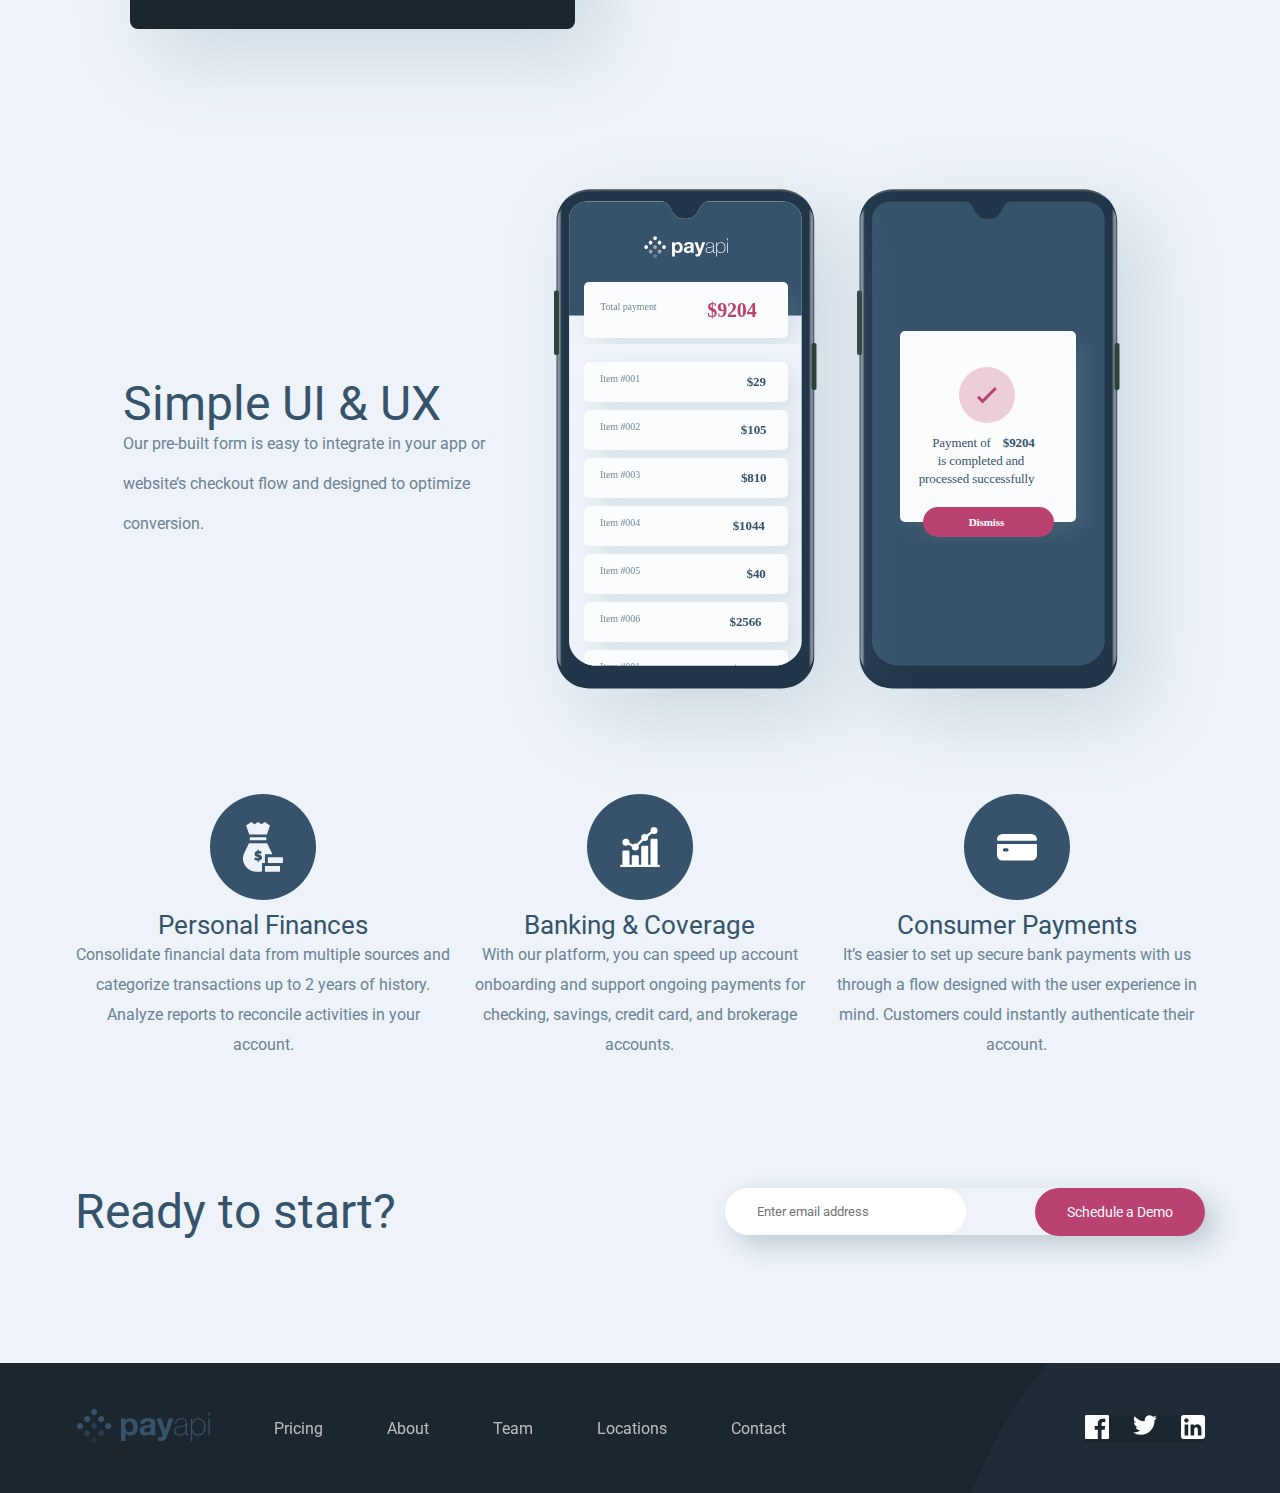
==== commit c99bc665: "Complete Locations page" ====
--- a/index.html
+++ b/index.html
@@ -31,6 +31,7 @@
             <li><a href="pricing.html">Pricing</a></li>
             <li><a href="about.html">About</a></li>
             <li><a href="team.html">Team</a></li>
+            <li><a href="locations.html">Locations</a></li>
             <li><a href="contact.html">Contact</a></li>
           </ul>
         </div>
@@ -164,6 +165,7 @@
             <li><a href="pricing.html">Pricing</a></li>
             <li><a href="about.html">About</a></li>
             <li><a href="team.html">Team</a></li>
+            <li><a href="locations.html">Locations</a></li>
             <li><a href="contact.html">Contact</a></li>
           </ul>
         </div>
